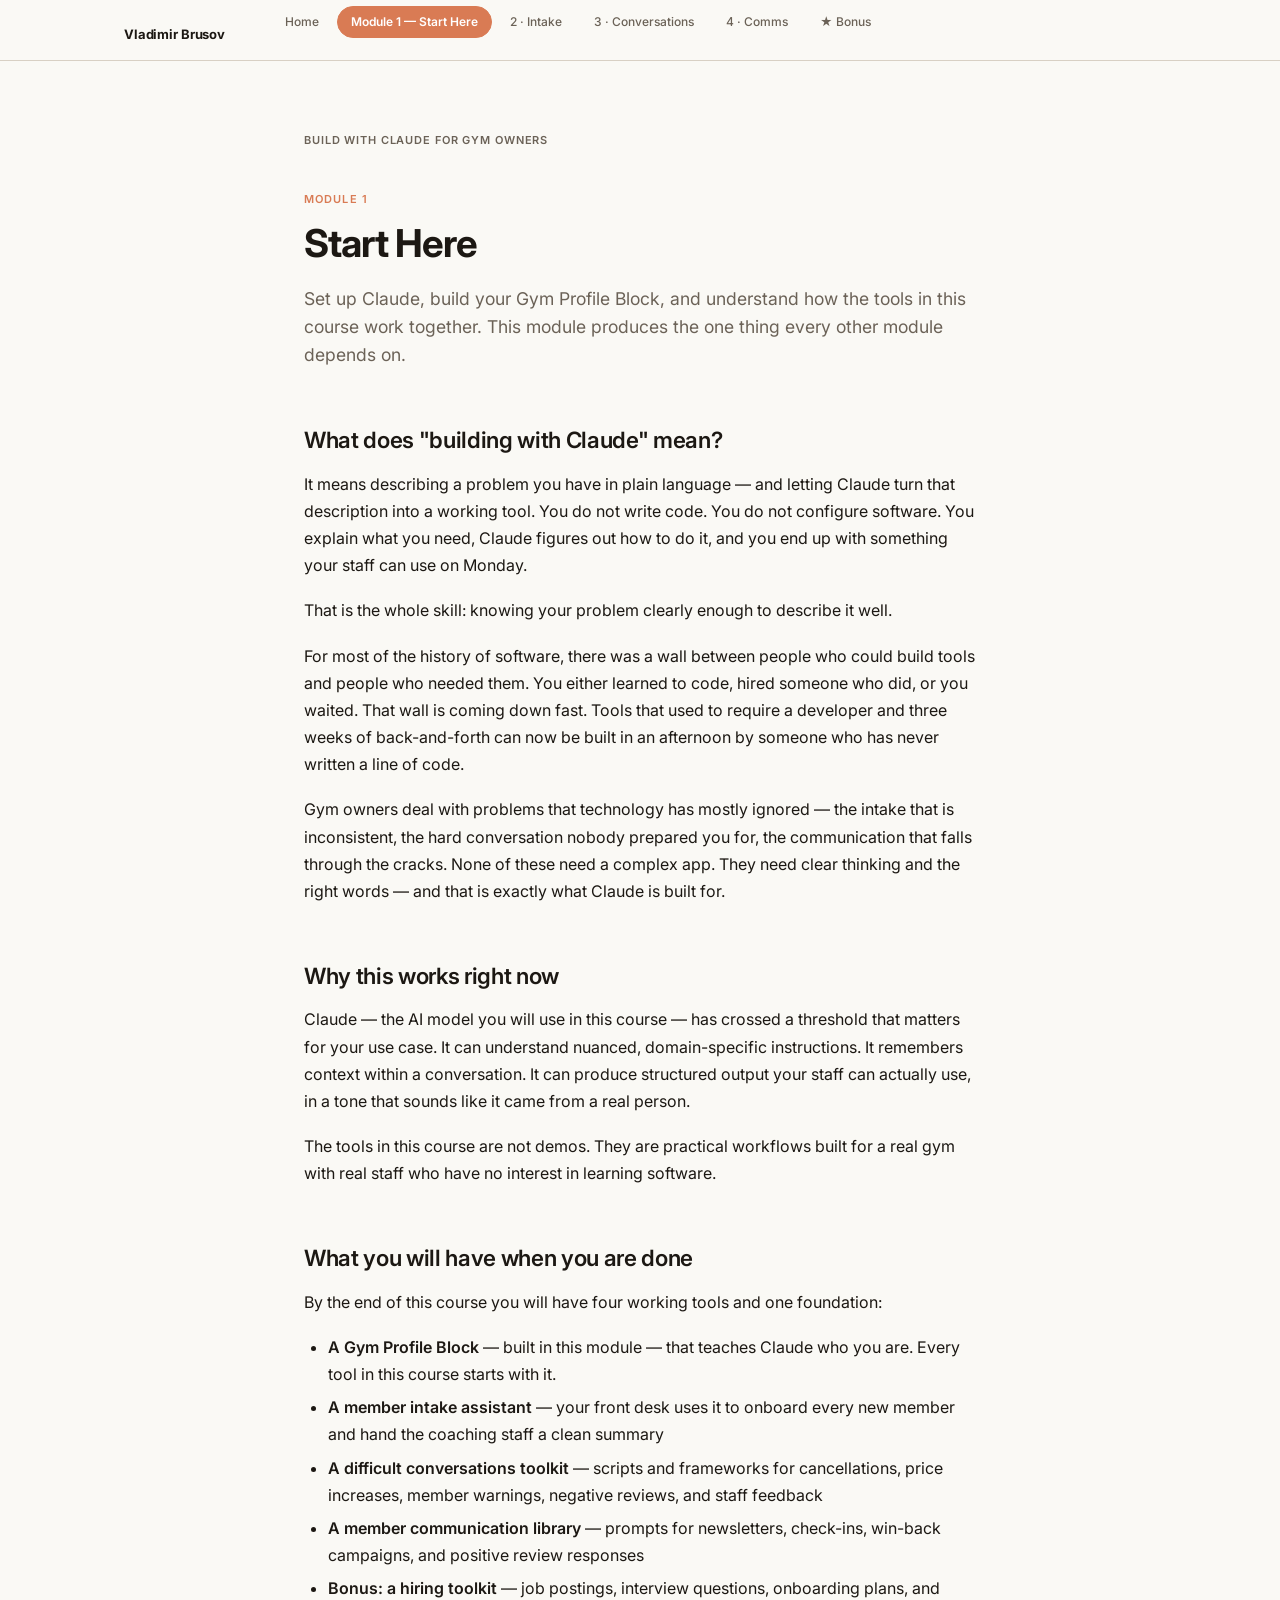
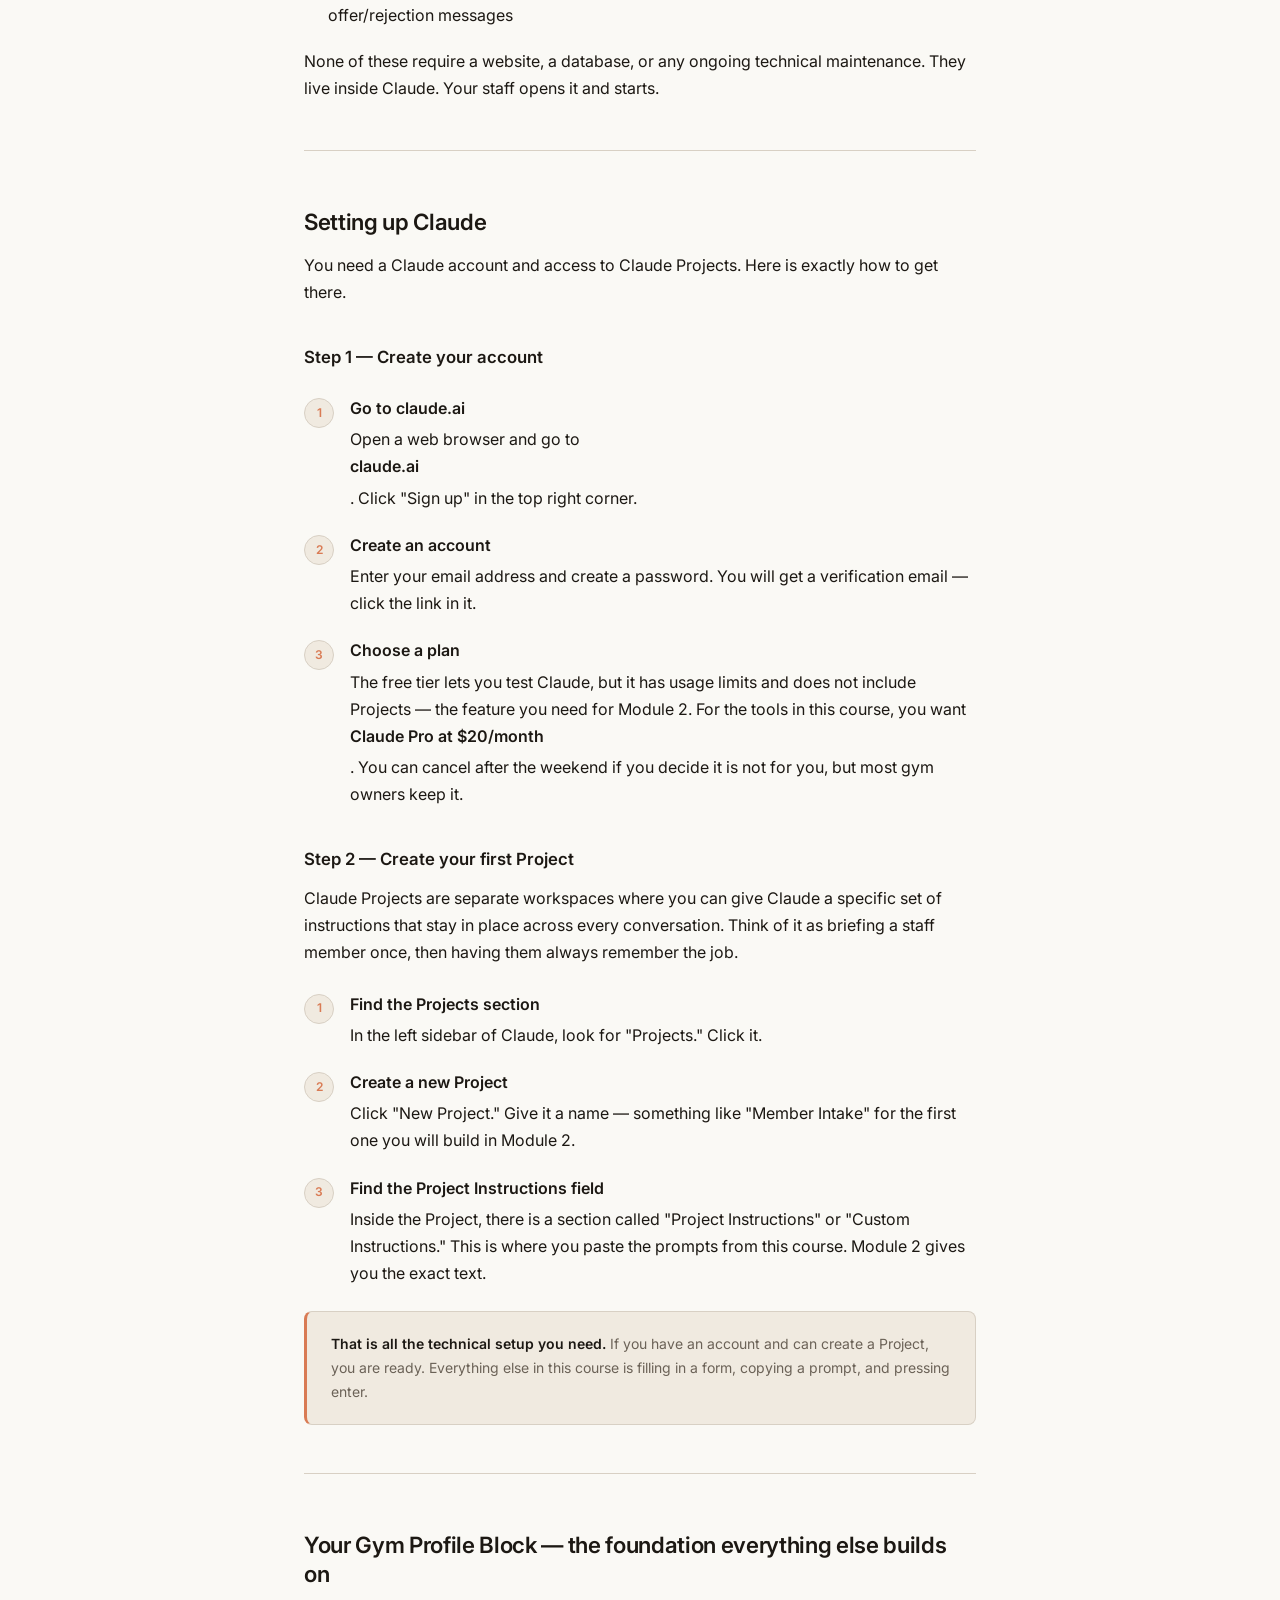
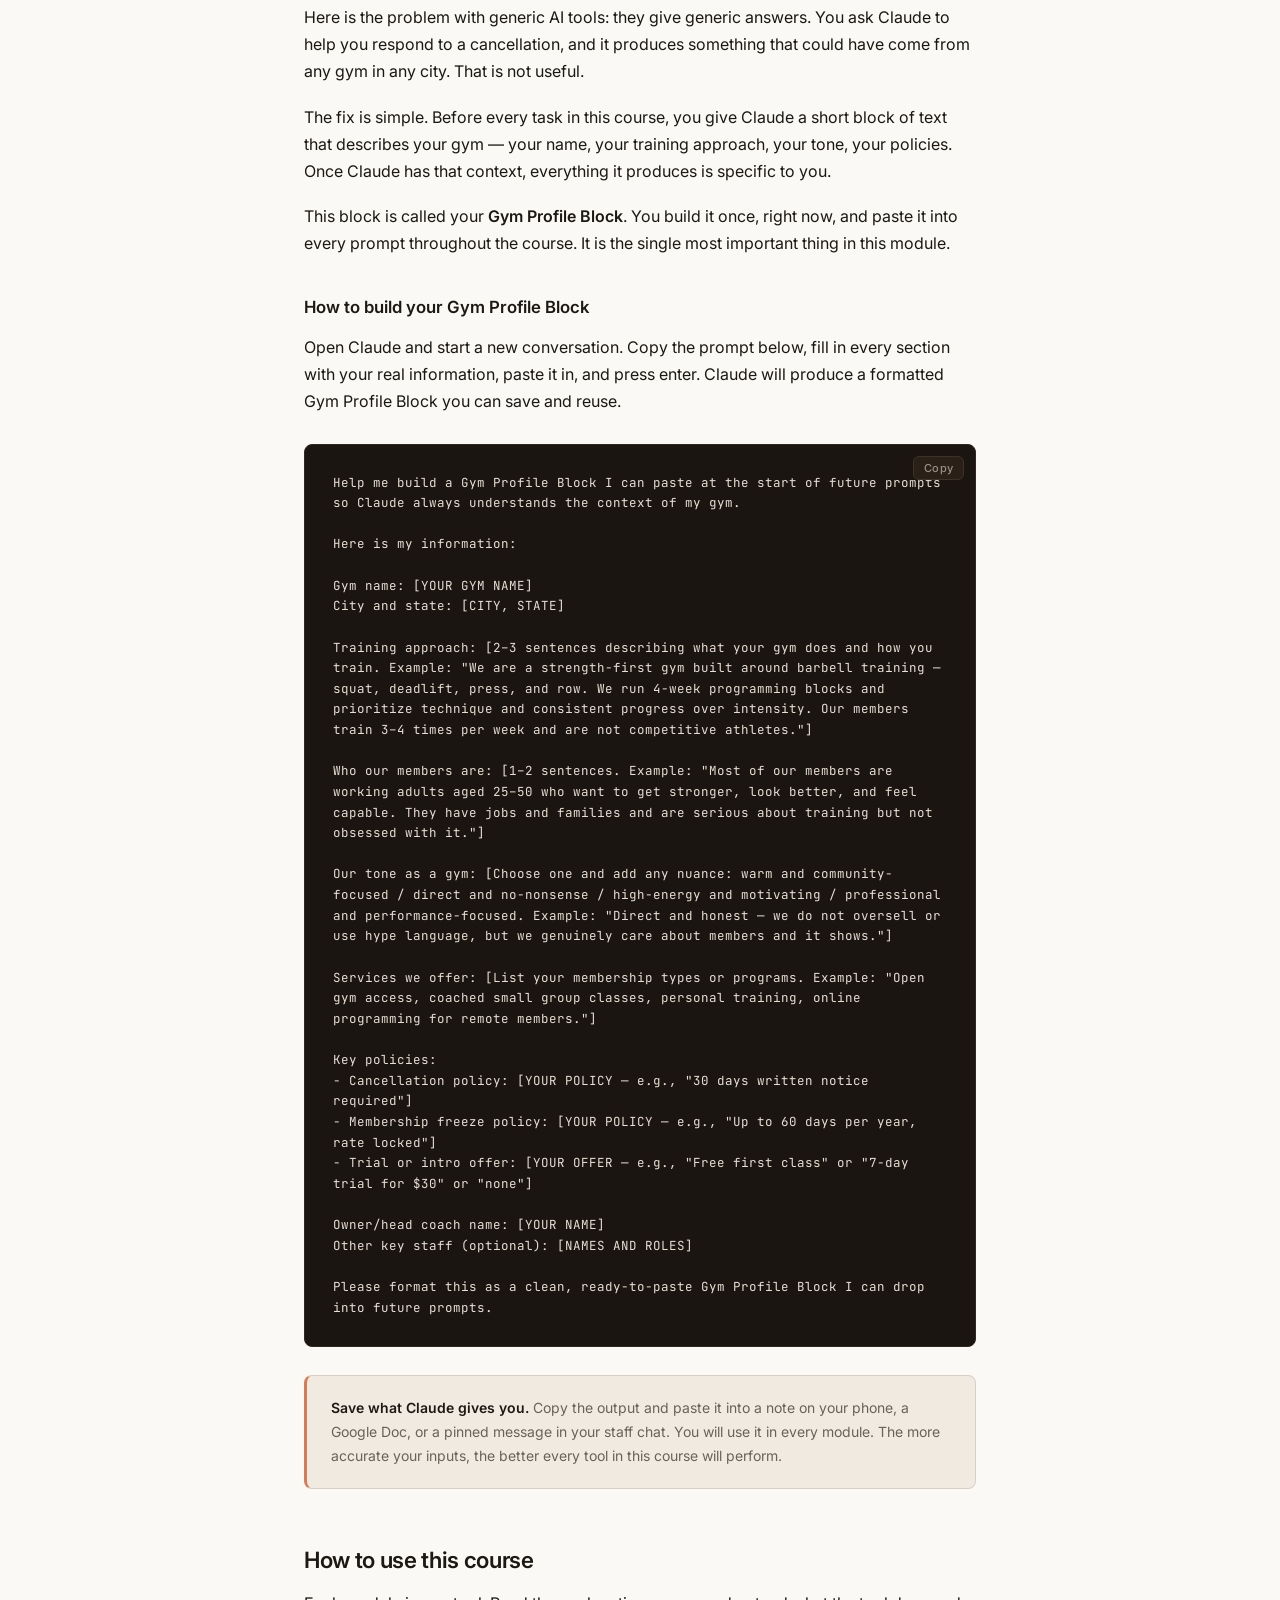
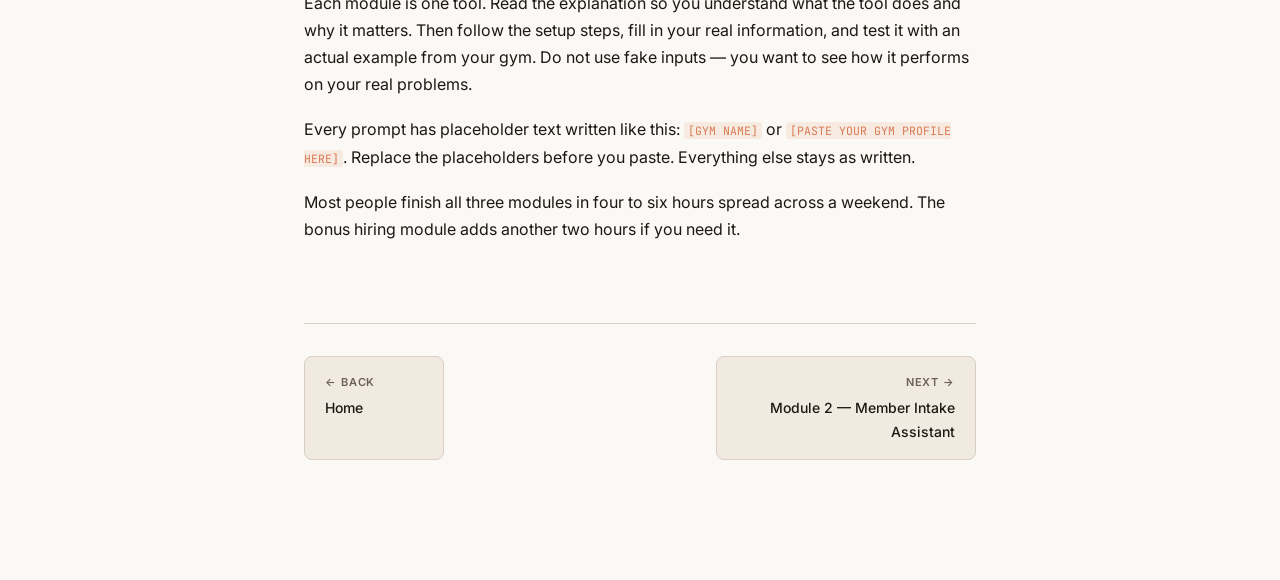
==== module-1.html @ ccc2b862 "Initial release — Build with Claude for Gym Owners Free course teaching gym owners to build AI tools" ====
<!DOCTYPE html>
<html lang="en">
<head>
  <meta charset="UTF-8">
  <meta name="viewport" content="width=device-width, initial-scale=1.0">
  <title>Module 1 — Start Here | Build with Claude for Gym Owners</title>
  <meta name="description" content="Set up Claude, build your Gym Profile Block, and understand how the tools in this course fit together.">
  <link rel="stylesheet" href="style.css">
</head>
<body>

<nav>
  <div class="nav-inner">
    <a href="index.html" class="nav-brand">Vladimir Brusov</a>
    <ul class="nav-links">
      <li><a href="index.html">Home</a></li>
      <li><a href="module-1.html" class="active">Module 1 — Start Here</a></li>
      <li><a href="module-2.html">2 · Intake</a></li>
      <li><a href="module-3.html">3 · Conversations</a></li>
      <li><a href="module-4.html">4 · Comms</a></li>
      <li><a href="module-5.html">★ Bonus</a></li>
    </ul>
    <button class="nav-hamburger" aria-label="Open menu">
      <span></span><span></span><span></span>
    </button>
  </div>
  <div class="mobile-menu">
    <a href="index.html">Home</a>
    <a href="module-1.html" class="active">Module 1 — Start Here</a>
    <a href="module-2.html">Module 2 — Member Intake Assistant</a>
    <a href="module-3.html">Module 3 — Difficult Conversations</a>
    <a href="module-4.html">Module 4 — Member Communication Library</a>
    <a href="module-5.html">Bonus — Hiring &amp; Staff</a>
  </div>
</nav>

<main>
  <div class="course-byline"><a href="index.html">Build with Claude for Gym Owners</a></div>
  <span class="module-label">Module 1</span>
  <h1>Start Here</h1>
  <p class="lead">Set up Claude, build your Gym Profile Block, and understand how the tools in this course work together. This module produces the one thing every other module depends on.</p>

  <h2>What does "building with Claude" mean?</h2>

  <p>It means describing a problem you have in plain language — and letting Claude turn that description into a working tool. You do not write code. You do not configure software. You explain what you need, Claude figures out how to do it, and you end up with something your staff can use on Monday.</p>

  <p>That is the whole skill: knowing your problem clearly enough to describe it well.</p>

  <p>For most of the history of software, there was a wall between people who could build tools and people who needed them. You either learned to code, hired someone who did, or you waited. That wall is coming down fast. Tools that used to require a developer and three weeks of back-and-forth can now be built in an afternoon by someone who has never written a line of code.</p>

  <p>Gym owners deal with problems that technology has mostly ignored — the intake that is inconsistent, the hard conversation nobody prepared you for, the communication that falls through the cracks. None of these need a complex app. They need clear thinking and the right words — and that is exactly what Claude is built for.</p>

  <h2>Why this works right now</h2>

  <p>Claude — the AI model you will use in this course — has crossed a threshold that matters for your use case. It can understand nuanced, domain-specific instructions. It remembers context within a conversation. It can produce structured output your staff can actually use, in a tone that sounds like it came from a real person.</p>

  <p>The tools in this course are not demos. They are practical workflows built for a real gym with real staff who have no interest in learning software.</p>

  <h2>What you will have when you are done</h2>

  <p>By the end of this course you will have four working tools and one foundation:</p>

  <ul>
    <li><strong>A Gym Profile Block</strong> — built in this module — that teaches Claude who you are. Every tool in this course starts with it.</li>
    <li><strong>A member intake assistant</strong> — your front desk uses it to onboard every new member and hand the coaching staff a clean summary</li>
    <li><strong>A difficult conversations toolkit</strong> — scripts and frameworks for cancellations, price increases, member warnings, negative reviews, and staff feedback</li>
    <li><strong>A member communication library</strong> — prompts for newsletters, check-ins, win-back campaigns, and positive review responses</li>
    <li><strong>Bonus: a hiring toolkit</strong> — job postings, interview questions, onboarding plans, and offer/rejection messages</li>
  </ul>

  <p>None of these require a website, a database, or any ongoing technical maintenance. They live inside Claude. Your staff opens it and starts.</p>

  <hr>

  <h2>Setting up Claude</h2>

  <p>You need a Claude account and access to Claude Projects. Here is exactly how to get there.</p>

  <h3>Step 1 — Create your account</h3>

  <ol class="steps">
    <li>
      <div>
        <strong>Go to claude.ai</strong>
        Open a web browser and go to <strong>claude.ai</strong>. Click "Sign up" in the top right corner.
      </div>
    </li>
    <li>
      <div>
        <strong>Create an account</strong>
        Enter your email address and create a password. You will get a verification email — click the link in it.
      </div>
    </li>
    <li>
      <div>
        <strong>Choose a plan</strong>
        The free tier lets you test Claude, but it has usage limits and does not include Projects — the feature you need for Module 2. For the tools in this course, you want <strong>Claude Pro at $20/month</strong>. You can cancel after the weekend if you decide it is not for you, but most gym owners keep it.
      </div>
    </li>
  </ol>

  <h3>Step 2 — Create your first Project</h3>

  <p>Claude Projects are separate workspaces where you can give Claude a specific set of instructions that stay in place across every conversation. Think of it as briefing a staff member once, then having them always remember the job.</p>

  <ol class="steps">
    <li>
      <div>
        <strong>Find the Projects section</strong>
        In the left sidebar of Claude, look for "Projects." Click it.
      </div>
    </li>
    <li>
      <div>
        <strong>Create a new Project</strong>
        Click "New Project." Give it a name — something like "Member Intake" for the first one you will build in Module 2.
      </div>
    </li>
    <li>
      <div>
        <strong>Find the Project Instructions field</strong>
        Inside the Project, there is a section called "Project Instructions" or "Custom Instructions." This is where you paste the prompts from this course. Module 2 gives you the exact text.
      </div>
    </li>
  </ol>

  <div class="callout accent">
    <p><strong>That is all the technical setup you need.</strong> If you have an account and can create a Project, you are ready. Everything else in this course is filling in a form, copying a prompt, and pressing enter.</p>
  </div>

  <hr>

  <h2>Your Gym Profile Block — the foundation everything else builds on</h2>

  <p>Here is the problem with generic AI tools: they give generic answers. You ask Claude to help you respond to a cancellation, and it produces something that could have come from any gym in any city. That is not useful.</p>

  <p>The fix is simple. Before every task in this course, you give Claude a short block of text that describes your gym — your name, your training approach, your tone, your policies. Once Claude has that context, everything it produces is specific to you.</p>

  <p>This block is called your <strong>Gym Profile Block</strong>. You build it once, right now, and paste it into every prompt throughout the course. It is the single most important thing in this module.</p>

  <h3>How to build your Gym Profile Block</h3>

  <p>Open Claude and start a new conversation. Copy the prompt below, fill in every section with your real information, paste it in, and press enter. Claude will produce a formatted Gym Profile Block you can save and reuse.</p>

  <div class="prompt-block">
    <pre>Help me build a Gym Profile Block I can paste at the start of future prompts so Claude always understands the context of my gym.

Here is my information:

Gym name: [YOUR GYM NAME]
City and state: [CITY, STATE]

Training approach: [2–3 sentences describing what your gym does and how you train. Example: "We are a strength-first gym built around barbell training — squat, deadlift, press, and row. We run 4-week programming blocks and prioritize technique and consistent progress over intensity. Our members train 3–4 times per week and are not competitive athletes."]

Who our members are: [1–2 sentences. Example: "Most of our members are working adults aged 25–50 who want to get stronger, look better, and feel capable. They have jobs and families and are serious about training but not obsessed with it."]

Our tone as a gym: [Choose one and add any nuance: warm and community-focused / direct and no-nonsense / high-energy and motivating / professional and performance-focused. Example: "Direct and honest — we do not oversell or use hype language, but we genuinely care about members and it shows."]

Services we offer: [List your membership types or programs. Example: "Open gym access, coached small group classes, personal training, online programming for remote members."]

Key policies:
- Cancellation policy: [YOUR POLICY — e.g., "30 days written notice required"]
- Membership freeze policy: [YOUR POLICY — e.g., "Up to 60 days per year, rate locked"]
- Trial or intro offer: [YOUR OFFER — e.g., "Free first class" or "7-day trial for $30" or "none"]

Owner/head coach name: [YOUR NAME]
Other key staff (optional): [NAMES AND ROLES]

Please format this as a clean, ready-to-paste Gym Profile Block I can drop into future prompts.</pre>
  </div>

  <div class="callout accent">
    <p><strong>Save what Claude gives you.</strong> Copy the output and paste it into a note on your phone, a Google Doc, or a pinned message in your staff chat. You will use it in every module. The more accurate your inputs, the better every tool in this course will perform.</p>
  </div>

  <h2>How to use this course</h2>

  <p>Each module is one tool. Read the explanation so you understand what the tool does and why it matters. Then follow the setup steps, fill in your real information, and test it with an actual example from your gym. Do not use fake inputs — you want to see how it performs on your real problems.</p>

  <p>Every prompt has placeholder text written like this: <span class="custom-note">[GYM NAME]</span> or <span class="custom-note">[PASTE YOUR GYM PROFILE HERE]</span>. Replace the placeholders before you paste. Everything else stays as written.</p>

  <p>Most people finish all three modules in four to six hours spread across a weekend. The bonus hiring module adds another two hours if you need it.</p>

  <div class="module-nav">
    <a href="index.html" class="nav-btn">
      <span class="nav-btn-label">&larr; Back</span>
      <span class="nav-btn-title">Home</span>
    </a>
    <a href="module-2.html" class="nav-btn next">
      <span class="nav-btn-label">Next &rarr;</span>
      <span class="nav-btn-title">Module 2 — Member Intake Assistant</span>
    </a>
  </div>
</main>

<script src="script.js"></script>
</body>
</html>
---- style.css ----
@import url('https://fonts.googleapis.com/css2?family=Inter:wght@400;500;600;700&family=JetBrains+Mono:wght@400;500&display=swap');

:root {
  --bg: #FAF9F5;
  --surface: #F0EAE0;
  --surface-2: #E8DFD3;
  --border: #D8D0C4;
  --text: #1C1813;
  --text-muted: #6B6257;
  --accent: #D97B54;
  --accent-hover: #C4663C;
  --code-bg: #1A1510;
  --green: #2D7D4F;
}

* {
  box-sizing: border-box;
  margin: 0;
  padding: 0;
}

html {
  scroll-behavior: smooth;
}

body {
  background: var(--bg);
  color: var(--text);
  font-family: 'Inter', -apple-system, BlinkMacSystemFont, sans-serif;
  font-size: 16px;
  line-height: 1.7;
  -webkit-font-smoothing: antialiased;
}

/* ─── Navigation ─── */

nav {
  position: sticky;
  top: 0;
  background: rgba(250, 249, 245, 0.97);
  backdrop-filter: blur(12px);
  -webkit-backdrop-filter: blur(12px);
  border-bottom: 1px solid var(--border);
  z-index: 100;
}

.nav-inner {
  max-width: 1080px;
  margin: 0 auto;
  padding: 8px 24px 0;
  display: flex;
  align-items: center;
  gap: 6px;
  height: 60px;
}

.nav-brand {
  font-weight: 700;
  font-size: 13px;
  color: var(--text);
  text-decoration: none;
  white-space: nowrap;
  margin-right: 16px;
  letter-spacing: -0.01em;
  flex-shrink: 0;
}

/* ─── Course byline (module pages) ─── */

.course-byline {
  margin-bottom: 32px;
}

.course-byline a {
  font-size: 11px;
  font-weight: 600;
  letter-spacing: 0.08em;
  text-transform: uppercase;
  color: var(--text-muted);
  text-decoration: none;
}

.course-byline a:hover {
  color: var(--accent);
  text-decoration: none;
}

.nav-links {
  display: flex;
  list-style: none;
  gap: 4px;
  flex: 1;
}

.nav-links a {
  display: block;
  padding: 5px 13px;
  font-size: 12px;
  font-weight: 500;
  color: var(--text-muted);
  text-decoration: none;
  border-radius: 20px;
  border: 1px solid transparent;
  transition: all 0.15s;
  white-space: nowrap;
}

.nav-links a:hover {
  color: var(--text);
  background: var(--surface);
  border-color: var(--border);
  text-decoration: none;
}

.nav-links a.active {
  color: #fff;
  background: var(--accent);
  border-color: var(--accent);
  font-weight: 600;
}

.nav-hamburger {
  display: none;
  background: none;
  border: none;
  cursor: pointer;
  padding: 6px;
  margin-left: auto;
  flex-direction: column;
  gap: 5px;
}

.nav-hamburger span {
  display: block;
  width: 20px;
  height: 2px;
  background: var(--text-muted);
  border-radius: 2px;
  transition: 0.2s;
}

.mobile-menu {
  display: none;
  background: var(--bg);
  border-bottom: 1px solid var(--border);
  padding: 8px 24px 16px;
}

.mobile-menu.open {
  display: block;
}

.mobile-menu a {
  display: block;
  padding: 11px 0;
  font-size: 14px;
  color: var(--text-muted);
  text-decoration: none;
  border-bottom: 1px solid var(--border);
}

.mobile-menu a:last-child {
  border-bottom: none;
}

.mobile-menu a.active {
  color: var(--accent);
}

/* ─── Main content ─── */

main {
  max-width: 720px;
  margin: 0 auto;
  padding: 64px 24px 120px;
}

/* ─── Typography ─── */

h1 {
  font-size: 2.4rem;
  font-weight: 700;
  line-height: 1.15;
  letter-spacing: -0.025em;
  margin-bottom: 20px;
  color: var(--text);
}

h2 {
  font-size: 1.4rem;
  font-weight: 600;
  line-height: 1.3;
  letter-spacing: -0.015em;
  margin-top: 56px;
  margin-bottom: 16px;
  color: var(--text);
}

h3 {
  font-size: 1.05rem;
  font-weight: 600;
  margin-top: 36px;
  margin-bottom: 12px;
  color: var(--text);
}

p {
  margin-bottom: 18px;
  color: var(--text);
}

p:last-child {
  margin-bottom: 0;
}

strong {
  color: var(--text);
  font-weight: 600;
}

a {
  color: var(--accent);
  text-decoration: none;
}

a:hover {
  text-decoration: underline;
}

ul, ol {
  padding-left: 24px;
  margin-bottom: 18px;
}

li {
  margin-bottom: 6px;
}

hr {
  border: none;
  border-top: 1px solid var(--border);
  margin: 48px 0;
}

/* ─── Labels ─── */

.module-label {
  display: inline-block;
  font-size: 11px;
  font-weight: 600;
  letter-spacing: 0.1em;
  text-transform: uppercase;
  color: var(--accent);
  margin-bottom: 12px;
}

.lead {
  font-size: 1.1rem;
  color: var(--text-muted);
  margin-bottom: 40px;
  line-height: 1.6;
}

/* ─── Callout box ─── */

.callout {
  background: var(--surface);
  border: 1px solid var(--border);
  border-radius: 8px;
  padding: 20px 24px;
  margin: 24px 0;
}

.callout.accent {
  border-left: 3px solid var(--accent);
}

.callout p {
  margin: 0;
  font-size: 14px;
  color: var(--text-muted);
}

.callout strong {
  color: var(--text);
}

/* ─── Step list ─── */

.steps {
  list-style: none;
  counter-reset: steps;
  padding: 0;
  margin: 24px 0;
}

.steps li {
  counter-increment: steps;
  display: flex;
  gap: 16px;
  margin-bottom: 20px;
  align-items: flex-start;
}

.steps li::before {
  content: counter(steps);
  display: flex;
  align-items: center;
  justify-content: center;
  min-width: 28px;
  height: 28px;
  background: var(--surface);
  border: 1px solid var(--border);
  border-radius: 50%;
  font-size: 12px;
  font-weight: 600;
  color: var(--accent);
  margin-top: 3px;
  flex-shrink: 0;
}

.steps li > div {
  flex: 1;
}

.steps li strong {
  display: block;
  margin-bottom: 4px;
}

/* ─── Prompt blocks ─── */

.prompt-block {
  position: relative;
  margin: 28px 0;
}

.prompt-block pre {
  background: var(--code-bg);
  border: 1px solid #2E2820;
  border-radius: 8px;
  padding: 28px 28px 28px;
  overflow-x: auto;
  font-family: 'JetBrains Mono', 'Fira Code', monospace;
  font-size: 12.5px;
  line-height: 1.65;
  color: #E8DFD3;
  white-space: pre-wrap;
  word-break: break-word;
}

.prompt-label {
  display: flex;
  align-items: center;
  gap: 8px;
  margin-bottom: 8px;
}

.prompt-label span {
  font-size: 11px;
  font-weight: 600;
  letter-spacing: 0.08em;
  text-transform: uppercase;
  color: var(--text-muted);
}

.copy-btn {
  position: absolute;
  top: 12px;
  right: 12px;
  background: #2A2018;
  border: 1px solid #3E3228;
  border-radius: 6px;
  color: #9A8F84;
  font-size: 11px;
  font-weight: 500;
  padding: 4px 10px;
  cursor: pointer;
  font-family: 'Inter', sans-serif;
  transition: color 0.15s, border-color 0.15s;
  letter-spacing: 0.02em;
}

.copy-btn:hover {
  color: #E8DFD3;
  border-color: #5A4A38;
}

.copy-btn.copied {
  color: #4ade80;
  border-color: #4ade80;
}

/* ─── Example output ─── */

.example-output {
  background: var(--surface);
  border: 1px solid var(--border);
  border-left: 3px solid var(--accent);
  border-radius: 8px;
  padding: 24px 28px;
  margin: 28px 0;
}

.example-label {
  font-size: 11px;
  font-weight: 600;
  letter-spacing: 0.1em;
  text-transform: uppercase;
  color: var(--accent);
  margin-bottom: 16px;
  display: block;
}

.example-output p {
  font-size: 14px;
  color: var(--text-muted);
  margin-bottom: 12px;
}

.example-output p:last-child {
  margin-bottom: 0;
}

.example-output strong {
  color: var(--text);
}

/* ─── Customization note ─── */

.custom-note {
  display: inline;
  background: rgba(217, 123, 84, 0.12);
  border-radius: 3px;
  padding: 1px 4px;
  font-family: 'JetBrains Mono', monospace;
  font-size: 11.5px;
  color: var(--accent);
}

/* ─── Module nav (prev/next) ─── */

.module-nav {
  display: flex;
  justify-content: space-between;
  gap: 16px;
  margin-top: 80px;
  padding-top: 32px;
  border-top: 1px solid var(--border);
}

.nav-btn {
  display: flex;
  flex-direction: column;
  gap: 4px;
  padding: 16px 20px;
  background: var(--surface);
  border: 1px solid var(--border);
  border-radius: 8px;
  text-decoration: none;
  max-width: 260px;
  min-width: 140px;
  transition: border-color 0.15s;
}

.nav-btn:hover {
  border-color: var(--accent);
  text-decoration: none;
}

.nav-btn-label {
  font-size: 11px;
  color: var(--text-muted);
  text-transform: uppercase;
  letter-spacing: 0.08em;
  font-weight: 600;
}

.nav-btn-title {
  font-size: 14px;
  color: var(--text);
  font-weight: 500;
}

.nav-btn.next {
  margin-left: auto;
  text-align: right;
}

/* ─── Landing page ─── */

.hero {
  padding: 72px 0 56px;
  border-bottom: 1px solid var(--border);
  margin-bottom: 56px;
}

.hero .module-label {
  margin-bottom: 16px;
}

.hero h1 {
  font-size: 2.8rem;
  margin-bottom: 20px;
}

.hero .lead {
  font-size: 1.15rem;
  max-width: 560px;
}

.hero-cta {
  display: inline-flex;
  align-items: center;
  gap: 8px;
  margin-top: 32px;
  padding: 12px 24px;
  background: var(--accent);
  color: #FAF9F5;
  font-weight: 600;
  font-size: 14px;
  border-radius: 8px;
  text-decoration: none;
  transition: background 0.15s;
}

.hero-cta:hover {
  background: var(--accent-hover);
  text-decoration: none;
  color: #FAF9F5;
}

.module-cards {
  margin-bottom: 64px;
}

.module-cards h2 {
  margin-top: 0;
  margin-bottom: 20px;
}

.module-card {
  display: flex;
  gap: 20px;
  padding: 20px 24px;
  background: var(--surface);
  border: 1px solid var(--border);
  border-radius: 8px;
  margin-bottom: 10px;
  text-decoration: none;
  transition: border-color 0.15s;
  align-items: flex-start;
}

.module-card:hover {
  border-color: var(--accent);
  text-decoration: none;
}

.card-number {
  font-size: 11px;
  font-weight: 700;
  color: var(--accent);
  letter-spacing: 0.08em;
  font-family: 'JetBrains Mono', monospace;
  min-width: 36px;
  padding-top: 3px;
}

.card-content h3 {
  margin: 0 0 5px;
  font-size: 15px;
  color: var(--text);
  font-weight: 500;
}

.card-content p {
  margin: 0;
  font-size: 13px;
  color: var(--text-muted);
  line-height: 1.5;
}

.about-section {
  padding: 40px 0;
  border-top: 1px solid var(--border);
}

.about-section p {
  font-size: 14px;
  color: var(--text-muted);
}

/* ─── Responsive ─── */

@media (max-width: 680px) {
  .nav-links {
    display: none;
  }

  .nav-hamburger {
    display: flex;
  }

  main {
    padding: 40px 20px 80px;
  }

  h1 {
    font-size: 1.75rem;
  }

  .hero h1 {
    font-size: 1.9rem;
  }

  .hero {
    padding: 48px 0 40px;
  }

  .module-nav {
    flex-direction: column;
  }

  .nav-btn.next {
    margin-left: 0;
    text-align: left;
    max-width: 100%;
  }

  .nav-btn {
    max-width: 100%;
  }

  .prompt-block pre {
    font-size: 12px;
    padding: 20px 16px;
  }
}
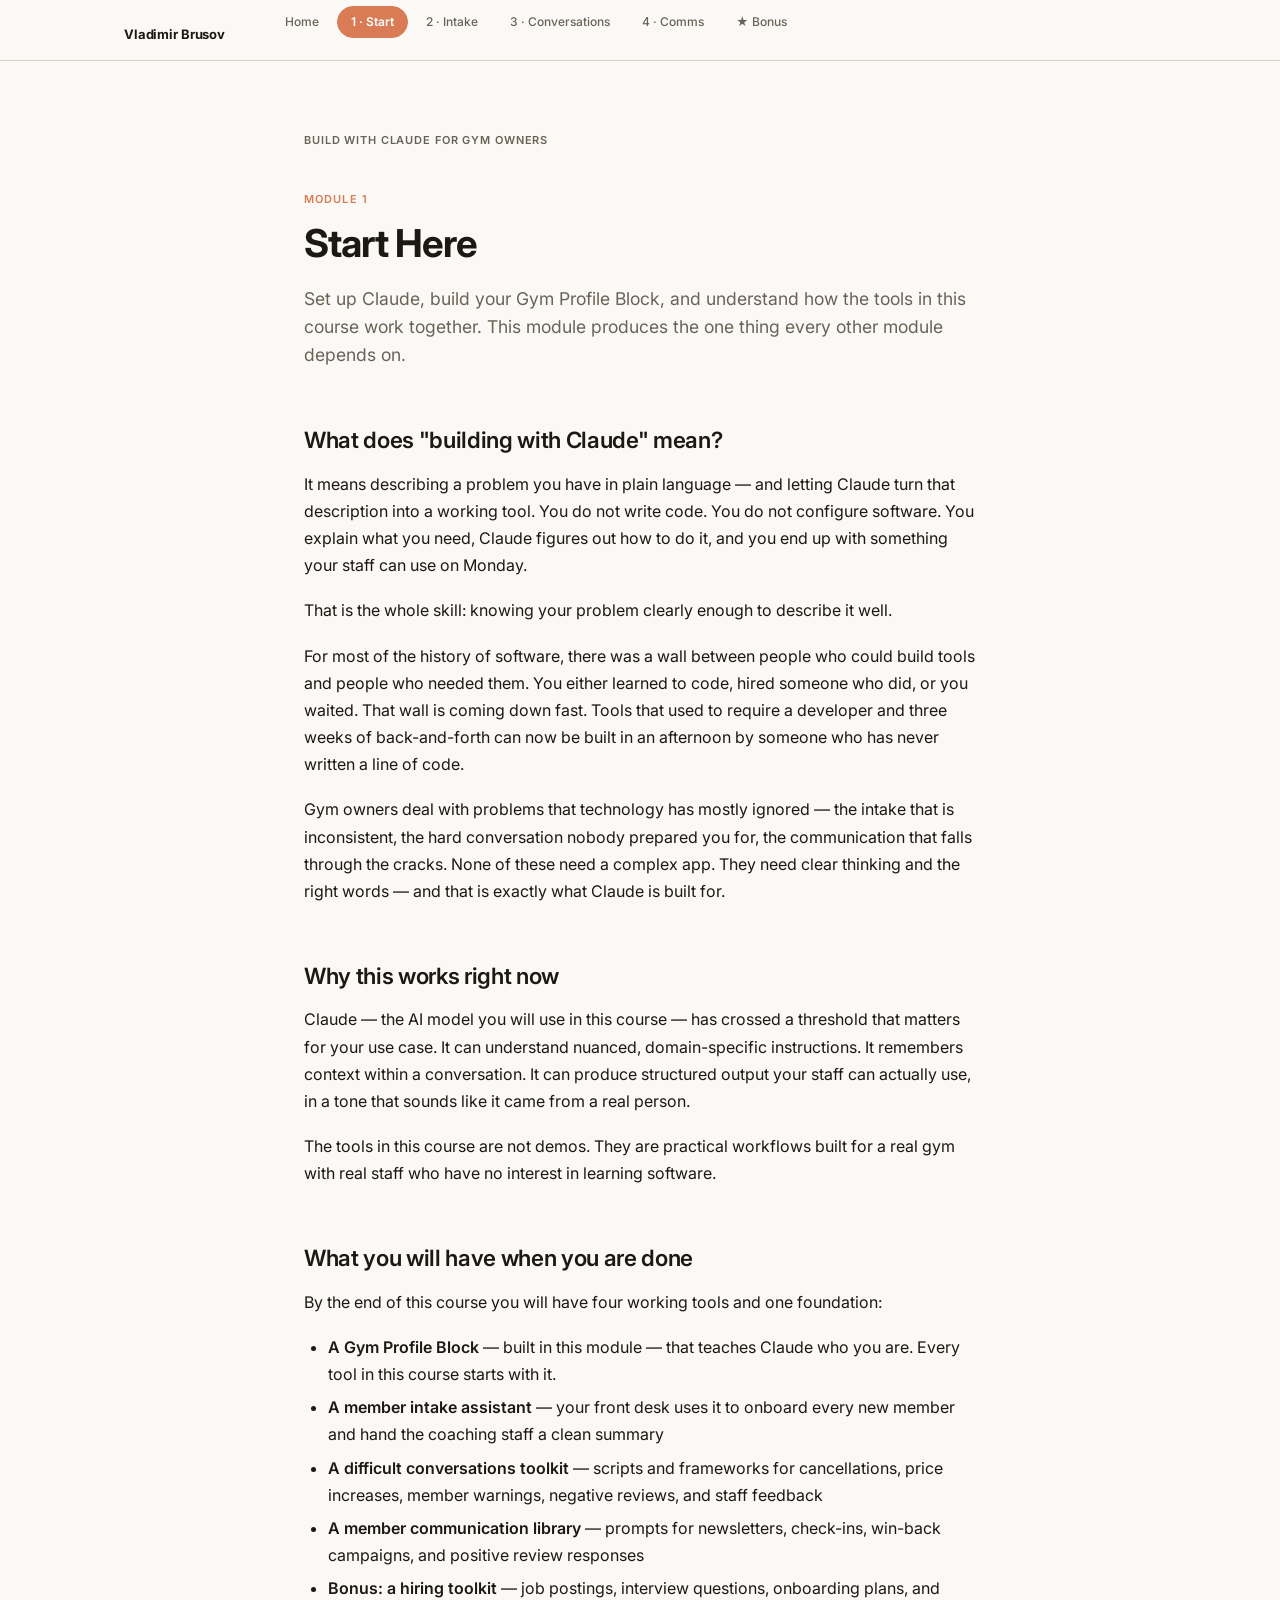
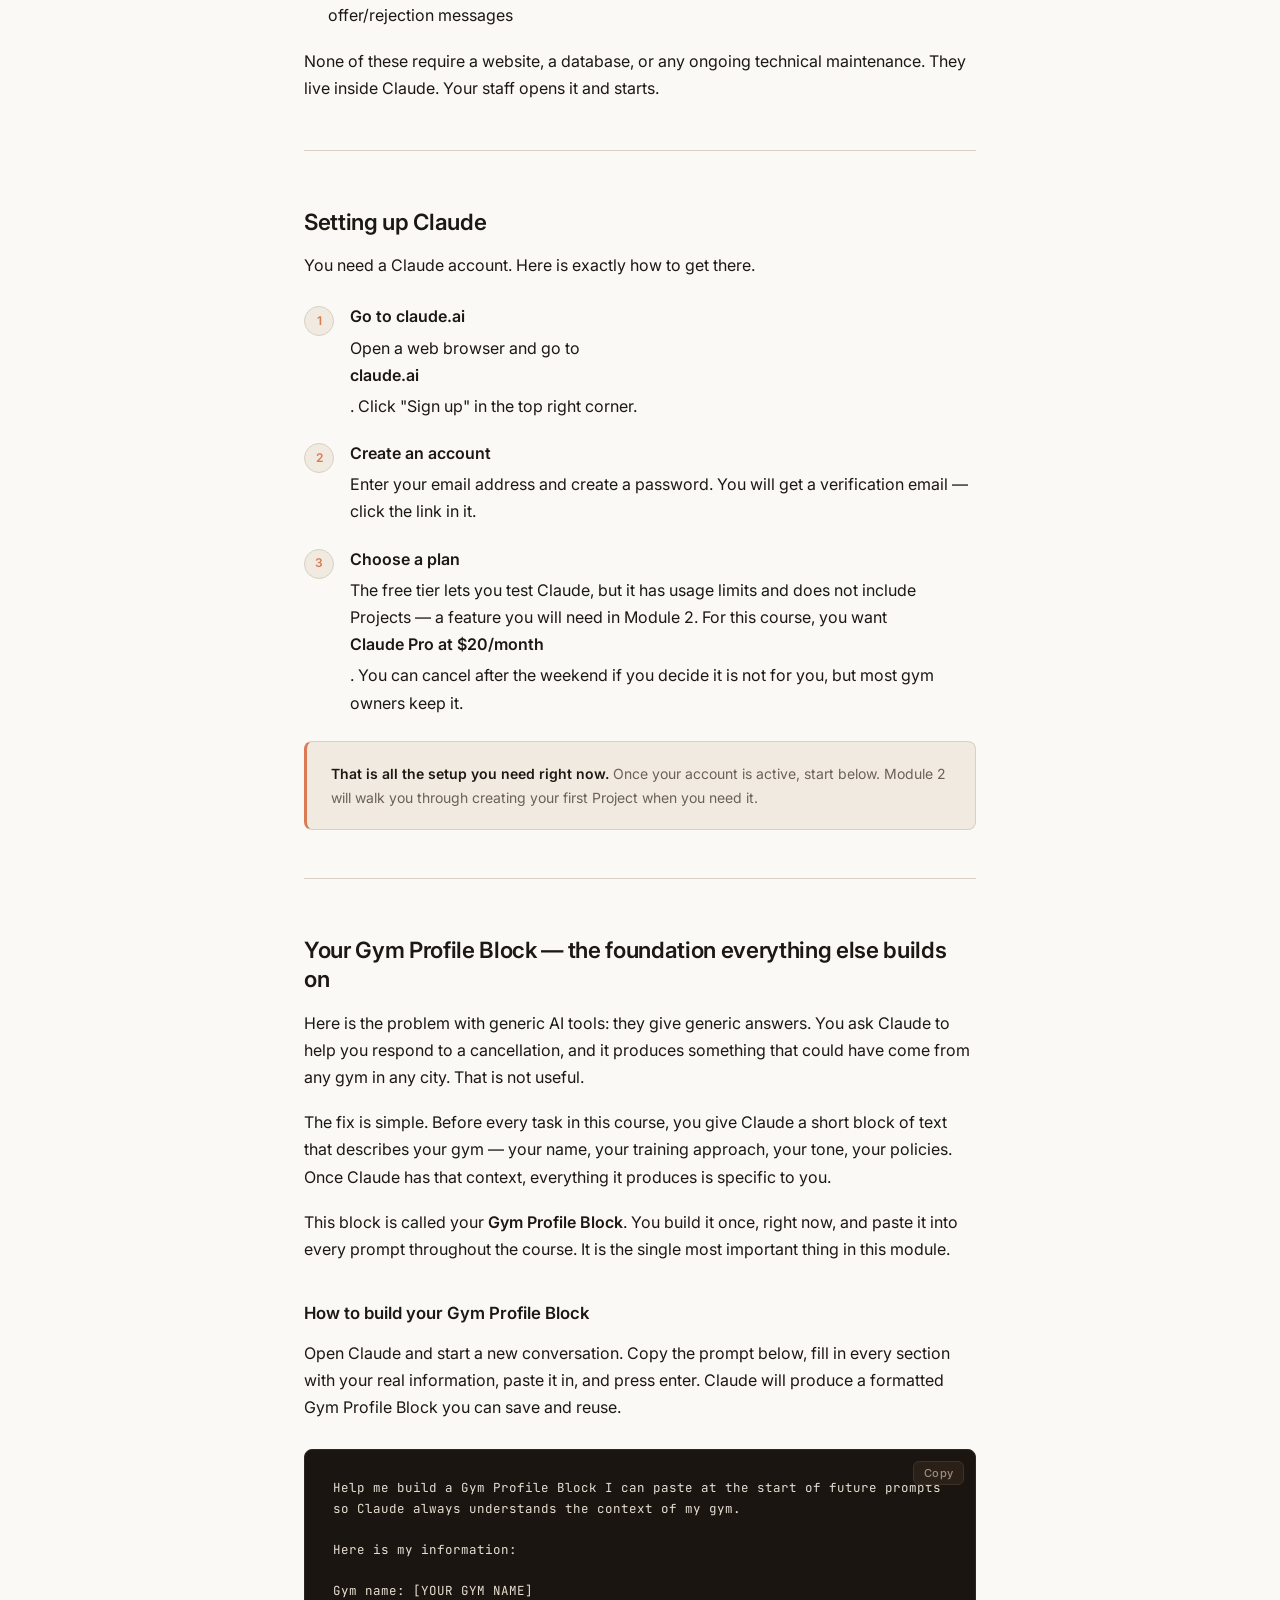
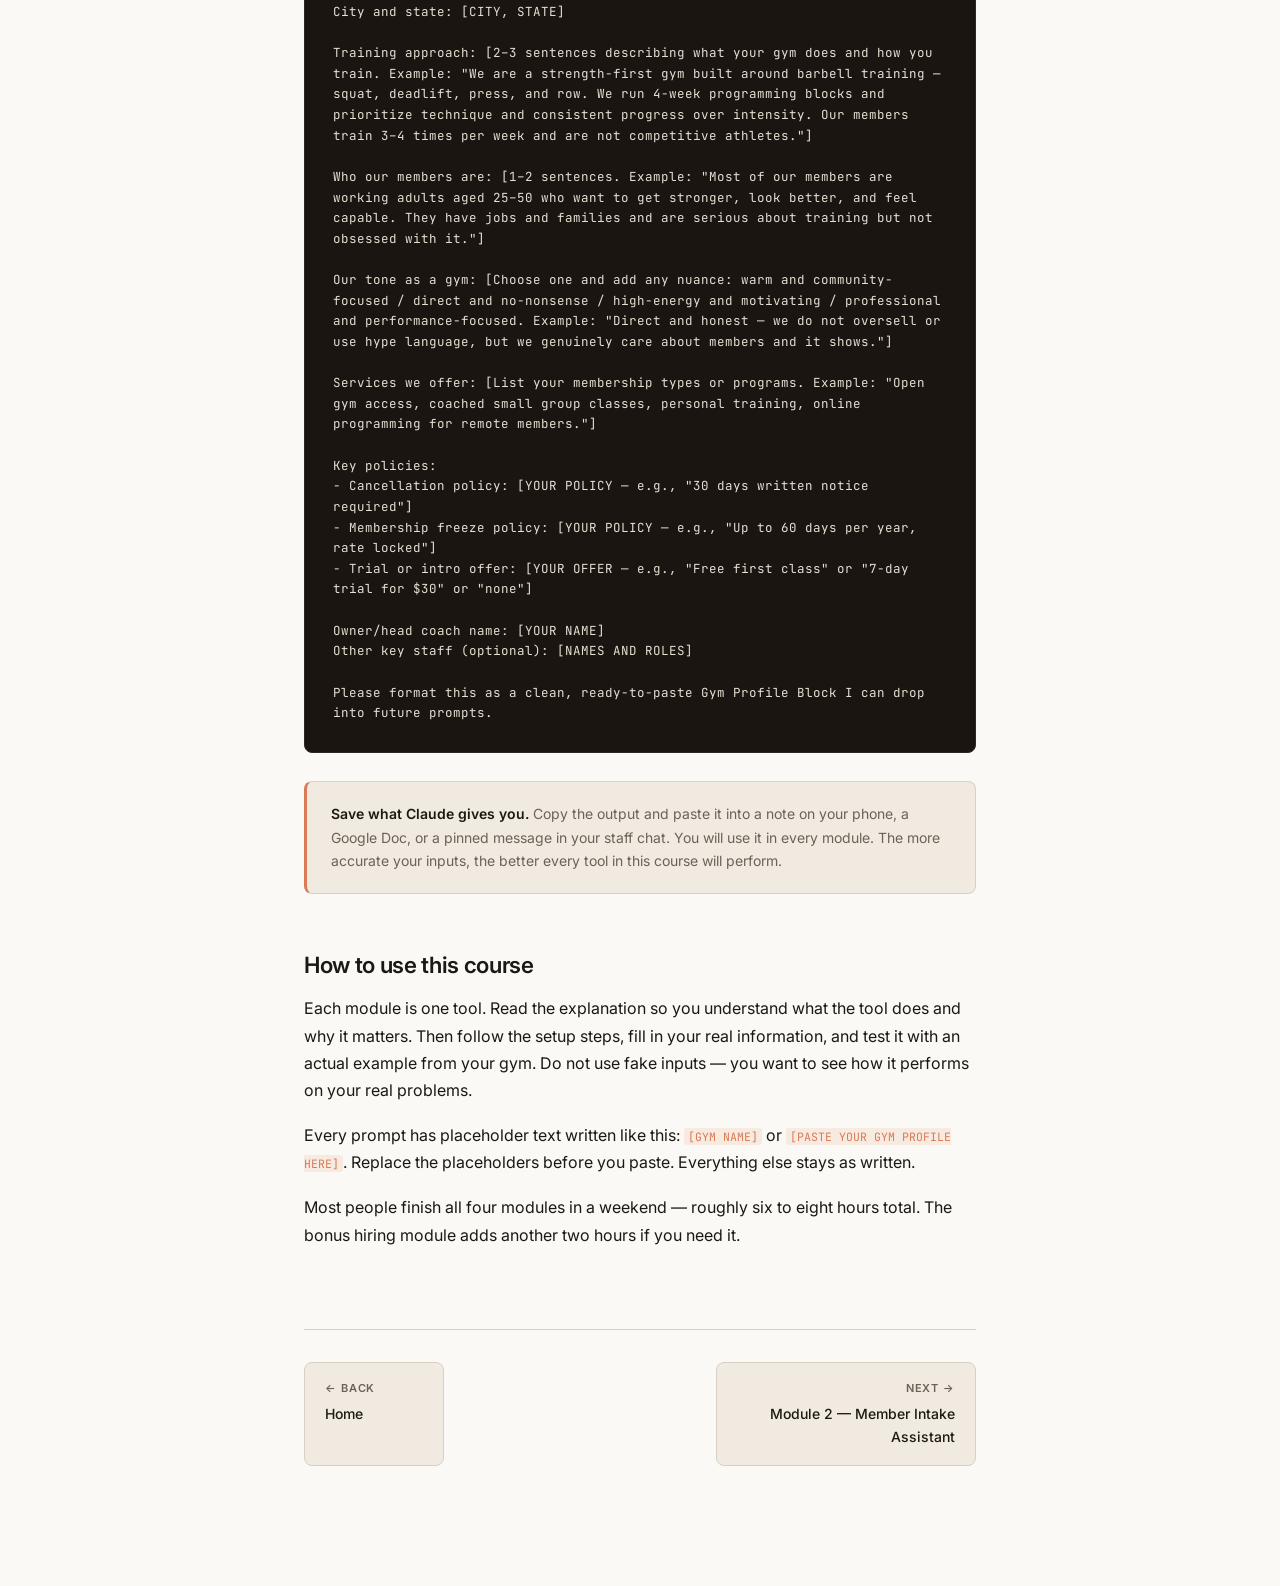
==== commit 7c9c2606: "Fix 7 issues found during gym owner review - Nav: all module links now consistently use short labels" ====
--- a/module-1.html
+++ b/module-1.html
@@ -14,7 +14,7 @@
     <a href="index.html" class="nav-brand">Vladimir Brusov</a>
     <ul class="nav-links">
       <li><a href="index.html">Home</a></li>
-      <li><a href="module-1.html" class="active">Module 1 — Start Here</a></li>
+      <li><a href="module-1.html" class="active">1 · Start</a></li>
       <li><a href="module-2.html">2 · Intake</a></li>
       <li><a href="module-3.html">3 · Conversations</a></li>
       <li><a href="module-4.html">4 · Comms</a></li>
@@ -26,7 +26,7 @@
   </div>
   <div class="mobile-menu">
     <a href="index.html">Home</a>
-    <a href="module-1.html" class="active">Module 1 — Start Here</a>
+    <a href="module-1.html" class="active">1 · Start</a>
     <a href="module-2.html">Module 2 — Member Intake Assistant</a>
     <a href="module-3.html">Module 3 — Difficult Conversations</a>
     <a href="module-4.html">Module 4 — Member Communication Library</a>
@@ -74,9 +74,7 @@
 
   <h2>Setting up Claude</h2>
 
-  <p>You need a Claude account and access to Claude Projects. Here is exactly how to get there.</p>
-
-  <h3>Step 1 — Create your account</h3>
+  <p>You need a Claude account. Here is exactly how to get there.</p>
 
   <ol class="steps">
     <li>
@@ -94,38 +92,13 @@
     <li>
       <div>
         <strong>Choose a plan</strong>
-        The free tier lets you test Claude, but it has usage limits and does not include Projects — the feature you need for Module 2. For the tools in this course, you want <strong>Claude Pro at $20/month</strong>. You can cancel after the weekend if you decide it is not for you, but most gym owners keep it.
-      </div>
-    </li>
-  </ol>
-
-  <h3>Step 2 — Create your first Project</h3>
-
-  <p>Claude Projects are separate workspaces where you can give Claude a specific set of instructions that stay in place across every conversation. Think of it as briefing a staff member once, then having them always remember the job.</p>
-
-  <ol class="steps">
-    <li>
-      <div>
-        <strong>Find the Projects section</strong>
-        In the left sidebar of Claude, look for "Projects." Click it.
-      </div>
-    </li>
-    <li>
-      <div>
-        <strong>Create a new Project</strong>
-        Click "New Project." Give it a name — something like "Member Intake" for the first one you will build in Module 2.
-      </div>
-    </li>
-    <li>
-      <div>
-        <strong>Find the Project Instructions field</strong>
-        Inside the Project, there is a section called "Project Instructions" or "Custom Instructions." This is where you paste the prompts from this course. Module 2 gives you the exact text.
+        The free tier lets you test Claude, but it has usage limits and does not include Projects — a feature you will need in Module 2. For this course, you want <strong>Claude Pro at $20/month</strong>. You can cancel after the weekend if you decide it is not for you, but most gym owners keep it.
       </div>
     </li>
   </ol>
 
   <div class="callout accent">
-    <p><strong>That is all the technical setup you need.</strong> If you have an account and can create a Project, you are ready. Everything else in this course is filling in a form, copying a prompt, and pressing enter.</p>
+    <p><strong>That is all the setup you need right now.</strong> Once your account is active, start below. Module 2 will walk you through creating your first Project when you need it.</p>
   </div>
 
   <hr>
@@ -179,7 +152,7 @@
 
   <p>Every prompt has placeholder text written like this: <span class="custom-note">[GYM NAME]</span> or <span class="custom-note">[PASTE YOUR GYM PROFILE HERE]</span>. Replace the placeholders before you paste. Everything else stays as written.</p>
 
-  <p>Most people finish all three modules in four to six hours spread across a weekend. The bonus hiring module adds another two hours if you need it.</p>
+  <p>Most people finish all four modules in a weekend — roughly six to eight hours total. The bonus hiring module adds another two hours if you need it.</p>
 
   <div class="module-nav">
     <a href="index.html" class="nav-btn">
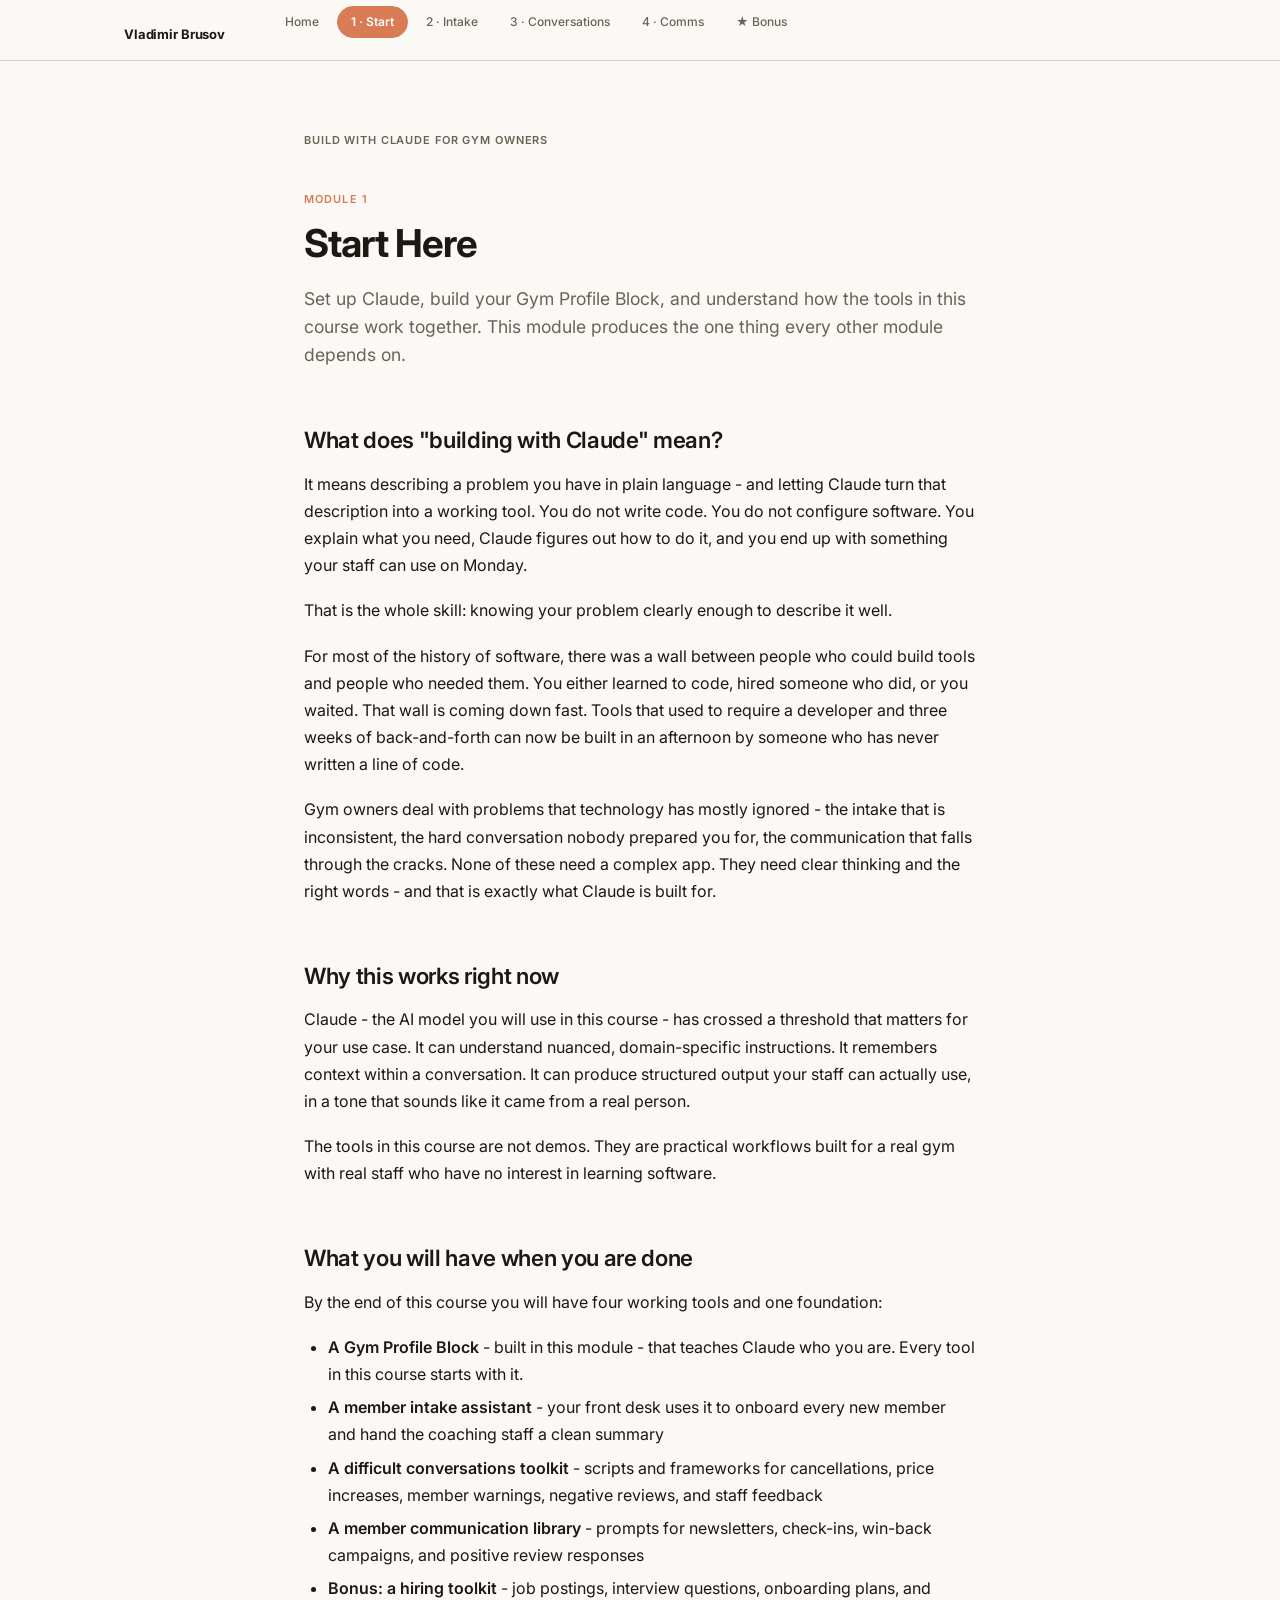
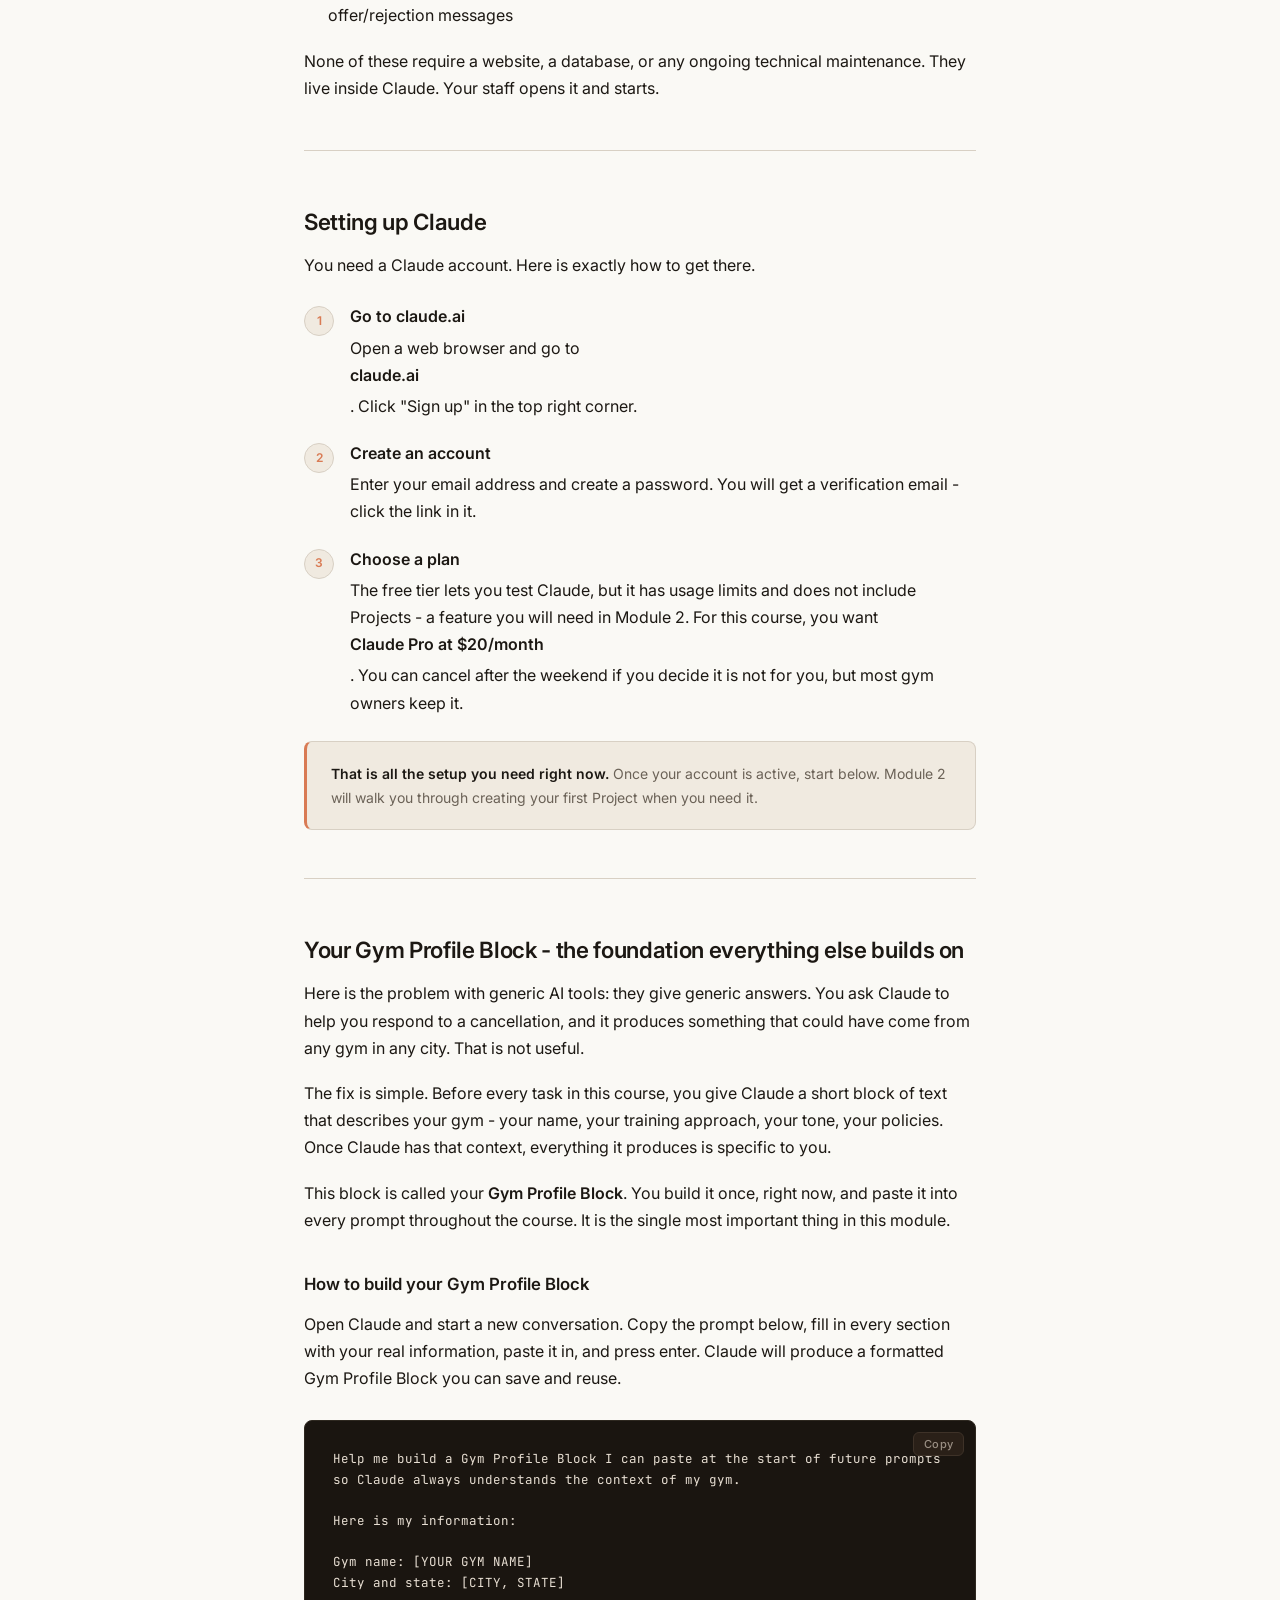
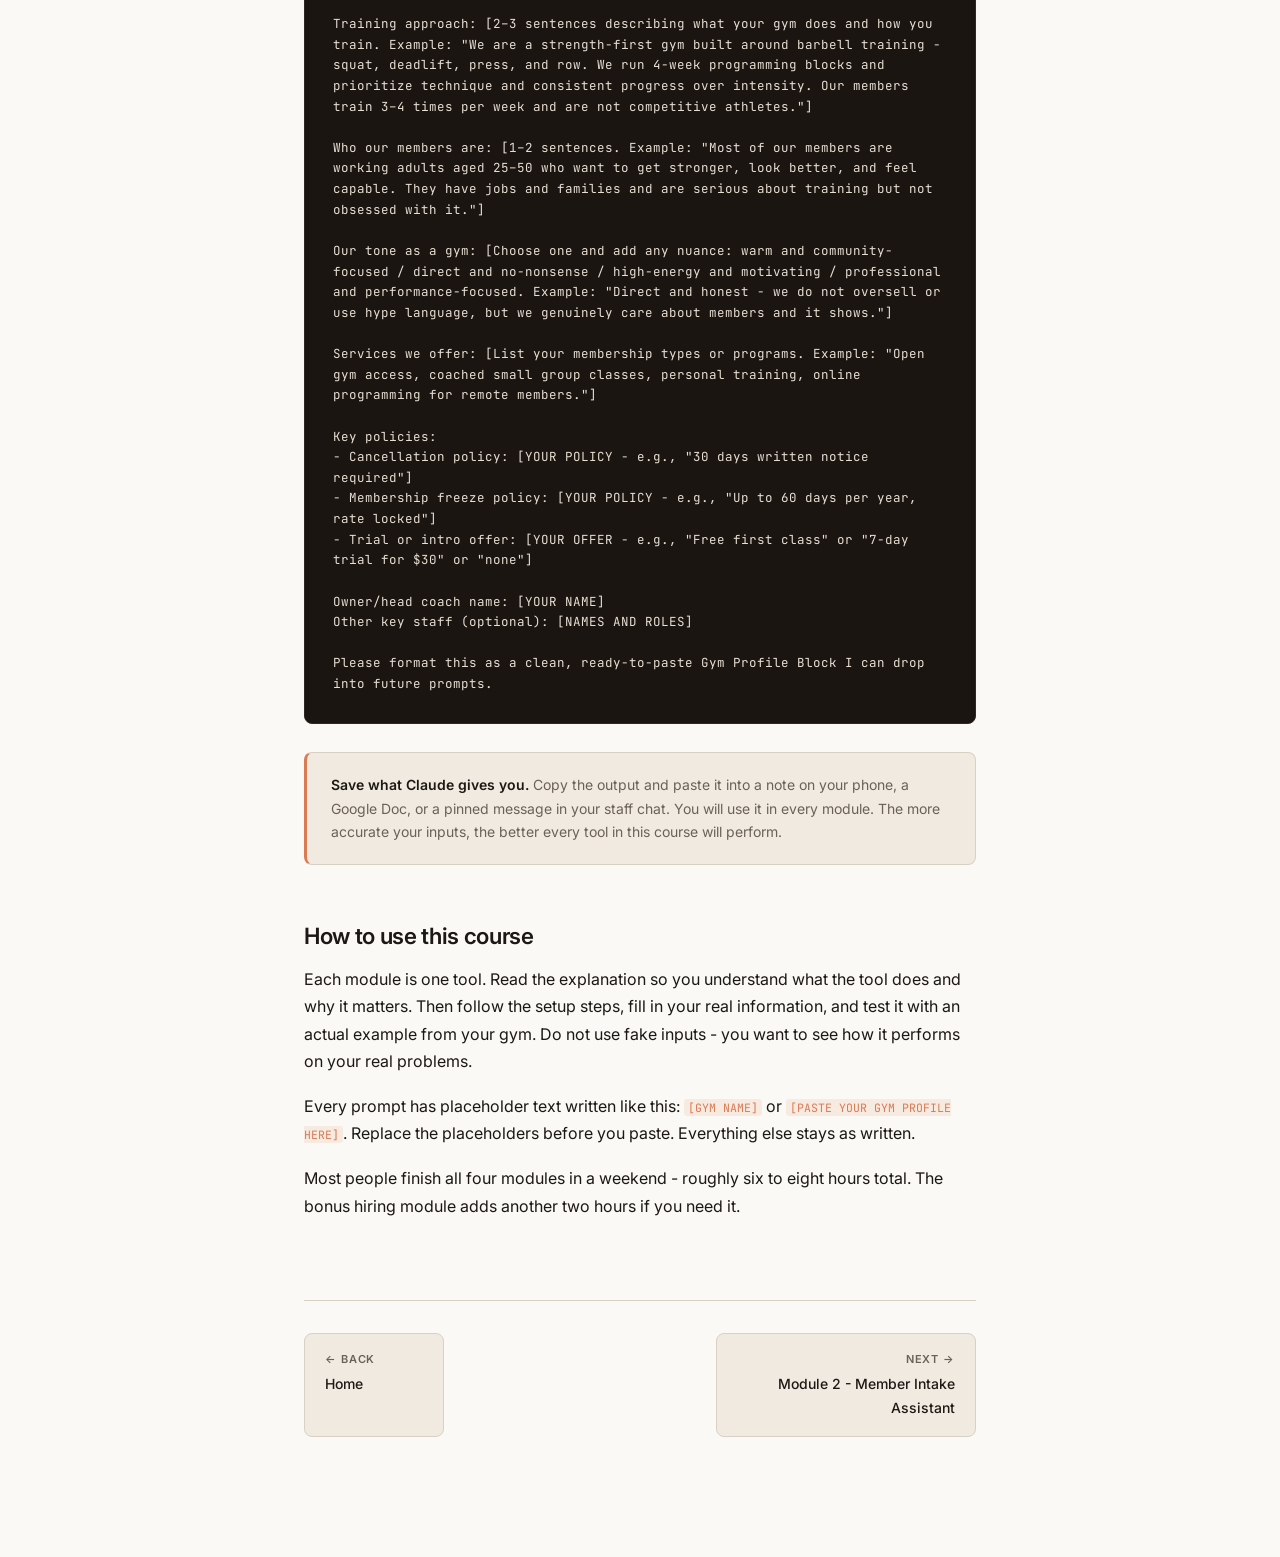
==== commit 43d88e2d: "Replace em dashes with regular dashes across all pages" ====
--- a/module-1.html
+++ b/module-1.html
@@ -3,7 +3,7 @@
 <head>
   <meta charset="UTF-8">
   <meta name="viewport" content="width=device-width, initial-scale=1.0">
-  <title>Module 1 — Start Here | Build with Claude for Gym Owners</title>
+  <title>Module 1 - Start Here | Build with Claude for Gym Owners</title>
   <meta name="description" content="Set up Claude, build your Gym Profile Block, and understand how the tools in this course fit together.">
   <link rel="stylesheet" href="style.css">
 </head>
@@ -27,10 +27,10 @@
   <div class="mobile-menu">
     <a href="index.html">Home</a>
     <a href="module-1.html" class="active">1 · Start</a>
-    <a href="module-2.html">Module 2 — Member Intake Assistant</a>
-    <a href="module-3.html">Module 3 — Difficult Conversations</a>
-    <a href="module-4.html">Module 4 — Member Communication Library</a>
-    <a href="module-5.html">Bonus — Hiring &amp; Staff</a>
+    <a href="module-2.html">Module 2 - Member Intake Assistant</a>
+    <a href="module-3.html">Module 3 - Difficult Conversations</a>
+    <a href="module-4.html">Module 4 - Member Communication Library</a>
+    <a href="module-5.html">Bonus - Hiring &amp; Staff</a>
   </div>
 </nav>
 
@@ -42,17 +42,17 @@
 
   <h2>What does "building with Claude" mean?</h2>
 
-  <p>It means describing a problem you have in plain language — and letting Claude turn that description into a working tool. You do not write code. You do not configure software. You explain what you need, Claude figures out how to do it, and you end up with something your staff can use on Monday.</p>
+  <p>It means describing a problem you have in plain language - and letting Claude turn that description into a working tool. You do not write code. You do not configure software. You explain what you need, Claude figures out how to do it, and you end up with something your staff can use on Monday.</p>
 
   <p>That is the whole skill: knowing your problem clearly enough to describe it well.</p>
 
   <p>For most of the history of software, there was a wall between people who could build tools and people who needed them. You either learned to code, hired someone who did, or you waited. That wall is coming down fast. Tools that used to require a developer and three weeks of back-and-forth can now be built in an afternoon by someone who has never written a line of code.</p>
 
-  <p>Gym owners deal with problems that technology has mostly ignored — the intake that is inconsistent, the hard conversation nobody prepared you for, the communication that falls through the cracks. None of these need a complex app. They need clear thinking and the right words — and that is exactly what Claude is built for.</p>
+  <p>Gym owners deal with problems that technology has mostly ignored - the intake that is inconsistent, the hard conversation nobody prepared you for, the communication that falls through the cracks. None of these need a complex app. They need clear thinking and the right words - and that is exactly what Claude is built for.</p>
 
   <h2>Why this works right now</h2>
 
-  <p>Claude — the AI model you will use in this course — has crossed a threshold that matters for your use case. It can understand nuanced, domain-specific instructions. It remembers context within a conversation. It can produce structured output your staff can actually use, in a tone that sounds like it came from a real person.</p>
+  <p>Claude - the AI model you will use in this course - has crossed a threshold that matters for your use case. It can understand nuanced, domain-specific instructions. It remembers context within a conversation. It can produce structured output your staff can actually use, in a tone that sounds like it came from a real person.</p>
 
   <p>The tools in this course are not demos. They are practical workflows built for a real gym with real staff who have no interest in learning software.</p>
 
@@ -61,11 +61,11 @@
   <p>By the end of this course you will have four working tools and one foundation:</p>
 
   <ul>
-    <li><strong>A Gym Profile Block</strong> — built in this module — that teaches Claude who you are. Every tool in this course starts with it.</li>
-    <li><strong>A member intake assistant</strong> — your front desk uses it to onboard every new member and hand the coaching staff a clean summary</li>
-    <li><strong>A difficult conversations toolkit</strong> — scripts and frameworks for cancellations, price increases, member warnings, negative reviews, and staff feedback</li>
-    <li><strong>A member communication library</strong> — prompts for newsletters, check-ins, win-back campaigns, and positive review responses</li>
-    <li><strong>Bonus: a hiring toolkit</strong> — job postings, interview questions, onboarding plans, and offer/rejection messages</li>
+    <li><strong>A Gym Profile Block</strong> - built in this module - that teaches Claude who you are. Every tool in this course starts with it.</li>
+    <li><strong>A member intake assistant</strong> - your front desk uses it to onboard every new member and hand the coaching staff a clean summary</li>
+    <li><strong>A difficult conversations toolkit</strong> - scripts and frameworks for cancellations, price increases, member warnings, negative reviews, and staff feedback</li>
+    <li><strong>A member communication library</strong> - prompts for newsletters, check-ins, win-back campaigns, and positive review responses</li>
+    <li><strong>Bonus: a hiring toolkit</strong> - job postings, interview questions, onboarding plans, and offer/rejection messages</li>
   </ul>
 
   <p>None of these require a website, a database, or any ongoing technical maintenance. They live inside Claude. Your staff opens it and starts.</p>
@@ -86,13 +86,13 @@
     <li>
       <div>
         <strong>Create an account</strong>
-        Enter your email address and create a password. You will get a verification email — click the link in it.
+        Enter your email address and create a password. You will get a verification email - click the link in it.
       </div>
     </li>
     <li>
       <div>
         <strong>Choose a plan</strong>
-        The free tier lets you test Claude, but it has usage limits and does not include Projects — a feature you will need in Module 2. For this course, you want <strong>Claude Pro at $20/month</strong>. You can cancel after the weekend if you decide it is not for you, but most gym owners keep it.
+        The free tier lets you test Claude, but it has usage limits and does not include Projects - a feature you will need in Module 2. For this course, you want <strong>Claude Pro at $20/month</strong>. You can cancel after the weekend if you decide it is not for you, but most gym owners keep it.
       </div>
     </li>
   </ol>
@@ -103,11 +103,11 @@
 
   <hr>
 
-  <h2>Your Gym Profile Block — the foundation everything else builds on</h2>
+  <h2>Your Gym Profile Block - the foundation everything else builds on</h2>
 
   <p>Here is the problem with generic AI tools: they give generic answers. You ask Claude to help you respond to a cancellation, and it produces something that could have come from any gym in any city. That is not useful.</p>
 
-  <p>The fix is simple. Before every task in this course, you give Claude a short block of text that describes your gym — your name, your training approach, your tone, your policies. Once Claude has that context, everything it produces is specific to you.</p>
+  <p>The fix is simple. Before every task in this course, you give Claude a short block of text that describes your gym - your name, your training approach, your tone, your policies. Once Claude has that context, everything it produces is specific to you.</p>
 
   <p>This block is called your <strong>Gym Profile Block</strong>. You build it once, right now, and paste it into every prompt throughout the course. It is the single most important thing in this module.</p>
 
@@ -123,18 +123,18 @@
 Gym name: [YOUR GYM NAME]
 City and state: [CITY, STATE]
 
-Training approach: [2–3 sentences describing what your gym does and how you train. Example: "We are a strength-first gym built around barbell training — squat, deadlift, press, and row. We run 4-week programming blocks and prioritize technique and consistent progress over intensity. Our members train 3–4 times per week and are not competitive athletes."]
+Training approach: [2–3 sentences describing what your gym does and how you train. Example: "We are a strength-first gym built around barbell training - squat, deadlift, press, and row. We run 4-week programming blocks and prioritize technique and consistent progress over intensity. Our members train 3–4 times per week and are not competitive athletes."]
 
 Who our members are: [1–2 sentences. Example: "Most of our members are working adults aged 25–50 who want to get stronger, look better, and feel capable. They have jobs and families and are serious about training but not obsessed with it."]
 
-Our tone as a gym: [Choose one and add any nuance: warm and community-focused / direct and no-nonsense / high-energy and motivating / professional and performance-focused. Example: "Direct and honest — we do not oversell or use hype language, but we genuinely care about members and it shows."]
+Our tone as a gym: [Choose one and add any nuance: warm and community-focused / direct and no-nonsense / high-energy and motivating / professional and performance-focused. Example: "Direct and honest - we do not oversell or use hype language, but we genuinely care about members and it shows."]
 
 Services we offer: [List your membership types or programs. Example: "Open gym access, coached small group classes, personal training, online programming for remote members."]
 
 Key policies:
-- Cancellation policy: [YOUR POLICY — e.g., "30 days written notice required"]
-- Membership freeze policy: [YOUR POLICY — e.g., "Up to 60 days per year, rate locked"]
-- Trial or intro offer: [YOUR OFFER — e.g., "Free first class" or "7-day trial for $30" or "none"]
+- Cancellation policy: [YOUR POLICY - e.g., "30 days written notice required"]
+- Membership freeze policy: [YOUR POLICY - e.g., "Up to 60 days per year, rate locked"]
+- Trial or intro offer: [YOUR OFFER - e.g., "Free first class" or "7-day trial for $30" or "none"]
 
 Owner/head coach name: [YOUR NAME]
 Other key staff (optional): [NAMES AND ROLES]
@@ -148,11 +148,11 @@
 
   <h2>How to use this course</h2>
 
-  <p>Each module is one tool. Read the explanation so you understand what the tool does and why it matters. Then follow the setup steps, fill in your real information, and test it with an actual example from your gym. Do not use fake inputs — you want to see how it performs on your real problems.</p>
+  <p>Each module is one tool. Read the explanation so you understand what the tool does and why it matters. Then follow the setup steps, fill in your real information, and test it with an actual example from your gym. Do not use fake inputs - you want to see how it performs on your real problems.</p>
 
   <p>Every prompt has placeholder text written like this: <span class="custom-note">[GYM NAME]</span> or <span class="custom-note">[PASTE YOUR GYM PROFILE HERE]</span>. Replace the placeholders before you paste. Everything else stays as written.</p>
 
-  <p>Most people finish all four modules in a weekend — roughly six to eight hours total. The bonus hiring module adds another two hours if you need it.</p>
+  <p>Most people finish all four modules in a weekend - roughly six to eight hours total. The bonus hiring module adds another two hours if you need it.</p>
 
   <div class="module-nav">
     <a href="index.html" class="nav-btn">
@@ -161,7 +161,7 @@
     </a>
     <a href="module-2.html" class="nav-btn next">
       <span class="nav-btn-label">Next &rarr;</span>
-      <span class="nav-btn-title">Module 2 — Member Intake Assistant</span>
+      <span class="nav-btn-title">Module 2 - Member Intake Assistant</span>
     </a>
   </div>
 </main>
